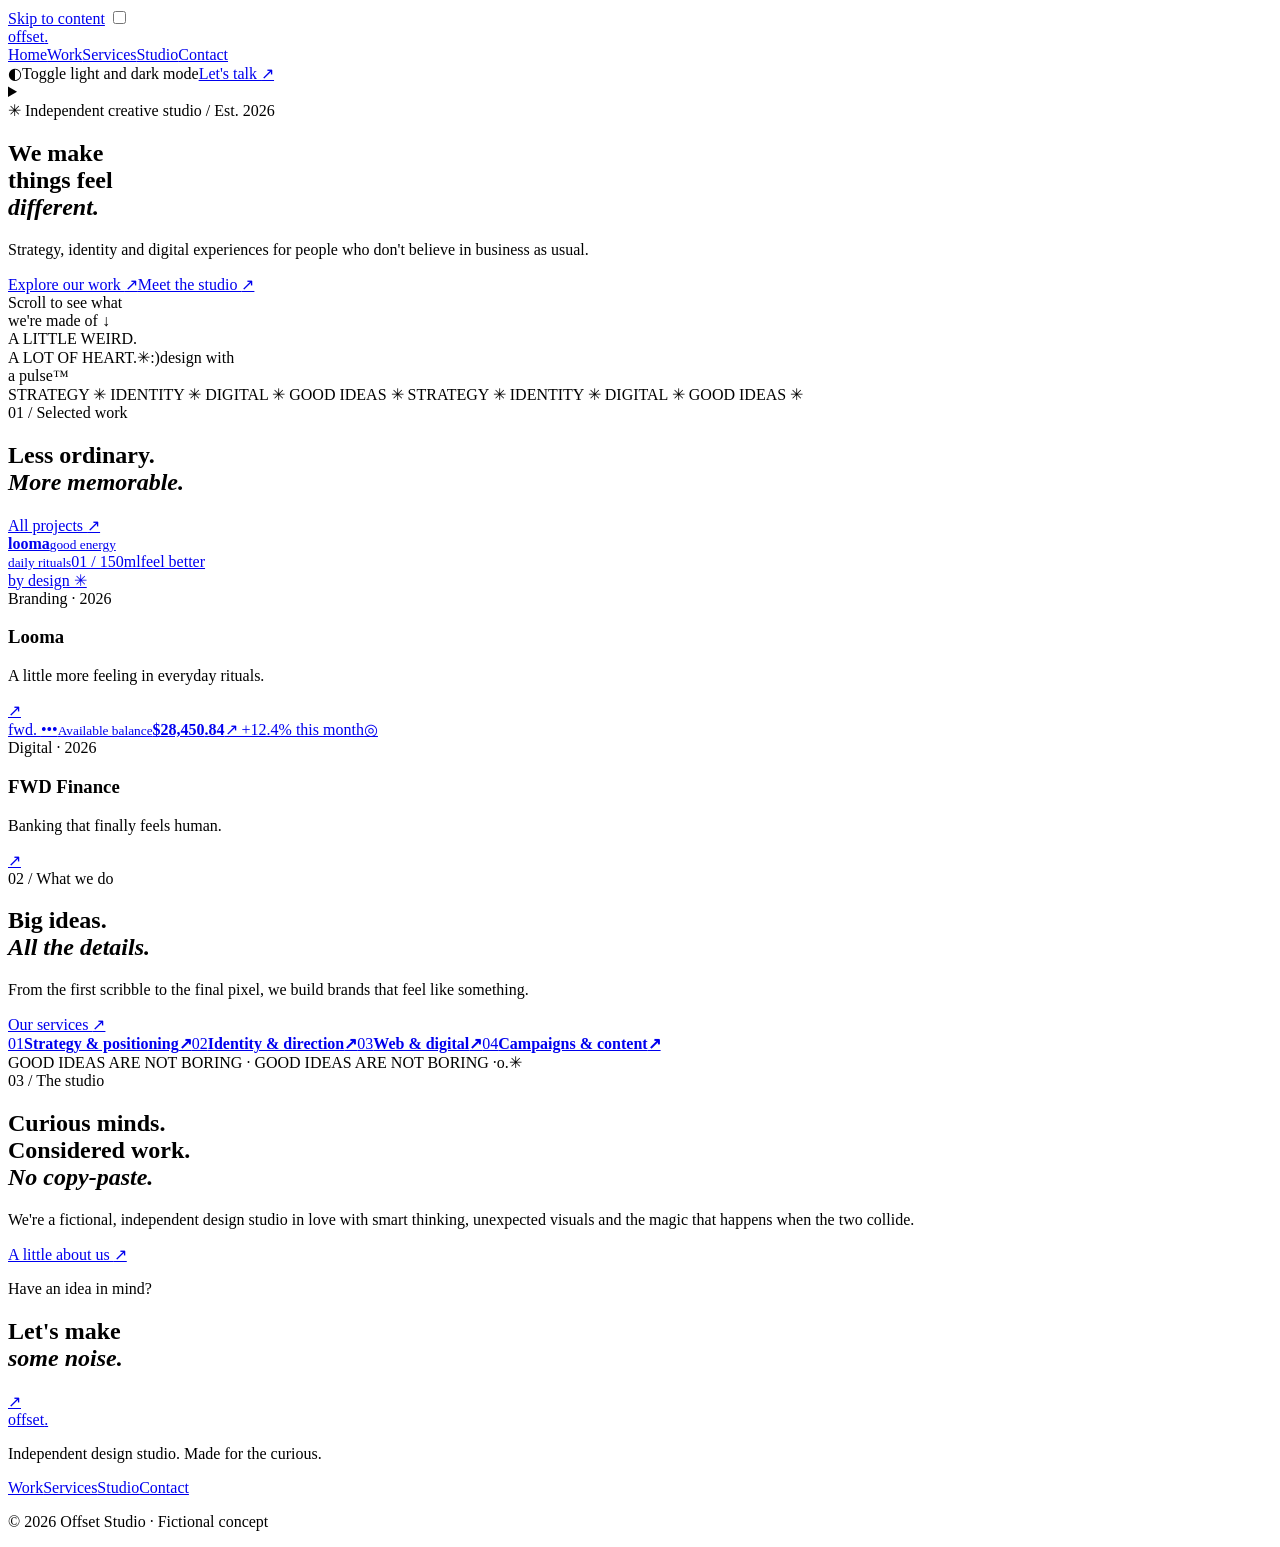
==== index.html @ efbf1580 "Add OFFSET Studio homepage" ====
<!doctype html><html lang="en"><head><meta charset="utf-8"><meta name="viewport" content="width=device-width, initial-scale=1"><meta name="theme-color" content="#f8f7f2"><meta name="description" content="A multi-page HTML and CSS creative studio demo."><title>Design that feels different · Offset Studio</title><link rel="stylesheet" href="style.css"></head><body class="page-home"><a href="#main" class="skip-link">Skip to content</a>
<input type="checkbox" class="visually-hidden" id="color-mode" aria-label="Toggle dark appearance">
<header class="site-header"><div class="container header-inner">
<a class="brand" href="index.html" aria-label="Offset Studio home"><span class="brand-mark" aria-hidden="true"><i></i><i></i><i></i><i></i></span>offset<span class="brand-period">.</span></a>
<nav class="main-nav" aria-label="Primary navigation"><a href="index.html" aria-current="page">Home</a><a href="work.html">Work</a><a href="services.html">Services</a><a href="studio.html">Studio</a><a href="contact.html">Contact</a></nav>
<div class="header-actions"><label for="color-mode" class="theme-label" title="Toggle appearance"><span class="sun-symbol" aria-hidden="true">◐</span><span class="sr-only">Toggle light and dark mode</span></label><a href="contact.html" class="pill pill-dark header-cta">Let's talk <span aria-hidden="true">↗</span></a>
<details class="mobile-nav"><summary aria-label="Open navigation"><span></span><span></span></summary><nav aria-label="Mobile navigation"><a href="index.html" aria-current="page">Home</a><a href="work.html">Work</a><a href="services.html">Services</a><a href="studio.html">Studio</a><a href="contact.html">Contact</a></nav></details></div></div></header><main id="main"><section class="home-hero"><div class="container hero-grid"><div class="hero-copy"><span class="eyebrow"><span class="tiny-spark">✳</span> Independent creative studio / Est. 2026</span><h1>We make<br>things feel<br><em>different<span class="hero-dot">.</span></em></h1><p>Strategy, identity and digital experiences for people who don't believe in business as usual.</p><div class="hero-actions"><a class="pill pill-dark" href="work.html">Explore our work <span>↗</span></a><a class="text-link" href="studio.html">Meet the studio <span>↗</span></a></div><div class="hero-side-note">Scroll to see what<br>we're made of <span>↓</span></div></div><div class="hero-art" aria-label="Abstract graphic design artwork"><span class="hero-art-note">A LITTLE WEIRD.<br>A LOT OF HEART.</span><span class="hero-sun"></span><span class="hero-disc"></span><span class="hero-star">✳</span><span class="hero-smiley">:)</span><span class="hero-art-label">design with<br>a pulse™</span></div></div></section>
<div class="ticker" aria-label="Strategy, identity, digital, imagination"><div class="ticker-track" aria-hidden="true">STRATEGY <span>✳</span> IDENTITY <span>✳</span> DIGITAL <span>✳</span> GOOD IDEAS <span>✳</span> STRATEGY <span>✳</span> IDENTITY <span>✳</span> DIGITAL <span>✳</span> GOOD IDEAS <span>✳</span></div></div>
<section class="section section-work" id="selected-work"><div class="container"><div class="section-heading"><div><span class="eyebrow">01 / Selected work</span><h2>Less ordinary.<br><em>More memorable.</em></h2></div><a href="work.html" class="text-link">All projects <span>↗</span></a></div><div class="works-grid"><article class="work-card" data-kind="brand" id="work-looma"><a class="work-art-link" href="project-looma.html" aria-label="Explore Looma project"><div class="art art-looma" aria-label="Illustrated lavender cosmetic packaging"><span class="art-grid"></span><span class="looma-disc"></span><span class="looma-bottle"><b>looma</b><small>good energy<br>daily rituals</small><span>01 / 150ml</span></span><span class="art-floatnote">feel better<br>by design ✳</span></div></a><div class="work-meta"><div><span class="work-tag">Branding · 2026</span><h3>Looma</h3><p>A little more feeling in everyday rituals.</p></div><a class="round-arrow" href="project-looma.html" aria-label="View Looma project">↗</a></div></article><article class="work-card" data-kind="digital" id="work-fwd"><a class="work-art-link" href="project-fwd.html" aria-label="Explore FWD Finance project"><div class="art art-fwd" aria-label="Abstract blue financial app mockup"><span class="fwd-orbit"></span><span class="fwd-phone"><span class="phone-top">fwd. <span>•••</span></span><small>Available balance</small><b>$28,450<span>.84</span></b><span class="fwd-chart"><i style="--h:42%"></i><i style="--h:66%"></i><i style="--h:53%"></i><i style="--h:87%"></i><i style="--h:68%"></i><i style="--h:100%"></i><i style="--h:76%"></i></span><span class="fwd-pill">↗ +12.4% this month</span></span><span class="fwd-bubble">◎</span></div></a><div class="work-meta"><div><span class="work-tag">Digital · 2026</span><h3>FWD Finance</h3><p>Banking that finally feels human.</p></div><a class="round-arrow" href="project-fwd.html" aria-label="View FWD Finance project">↗</a></div></article></div></div></section>
<section class="section services-preview"><div class="container services-grid"><div><span class="eyebrow">02 / What we do</span><h2>Big ideas.<br><em>All the details.</em></h2><p>From the first scribble to the final pixel, we build brands that feel like something.</p><a class="pill pill-light" href="services.html">Our services <span>↗</span></a></div><div class="services-list"><a href="services.html#strategy"><span>01</span><strong>Strategy & positioning</strong><b>↗</b></a><a href="services.html#identity"><span>02</span><strong>Identity & direction</strong><b>↗</b></a><a href="services.html#digital"><span>03</span><strong>Web & digital</strong><b>↗</b></a><a href="services.html#campaigns"><span>04</span><strong>Campaigns & content</strong><b>↗</b></a></div></div></section>
<section class="section about-teaser"><div class="container about-teaser-grid"><div class="about-graphic"><span class="about-text-circle">GOOD IDEAS ARE NOT BORING · GOOD IDEAS ARE NOT BORING ·</span><span class="about-core">o<span>.</span></span><span class="about-doodle">✳</span></div><div><span class="eyebrow">03 / The studio</span><h2>Curious minds.<br>Considered work.<br><em>No copy-paste.</em></h2><p>We're a fictional, independent design studio in love with smart thinking, unexpected visuals and the magic that happens when the two collide.</p><a href="studio.html" class="text-link">A little about us <span>↗</span></a></div></div></section></main><footer class="site-footer" id="footer"><div class="container"><div class="footer-top"><div><p class="eyebrow eyebrow-light">Have an idea in mind?</p><h2>Let's make<br><em>some noise.</em></h2></div><a href="contact.html" class="footer-orb" aria-label="Contact our studio">↗</a></div><div class="footer-bottom"><a href="index.html" class="footer-logo">offset<span>.</span></a><p>Independent design studio. Made for the curious.</p><nav aria-label="Footer navigation"><a href="work.html">Work</a><a href="services.html">Services</a><a href="studio.html">Studio</a><a href="contact.html">Contact</a></nav><p>© 2026 Offset Studio · Fictional concept</p></div></div></footer></body></html>
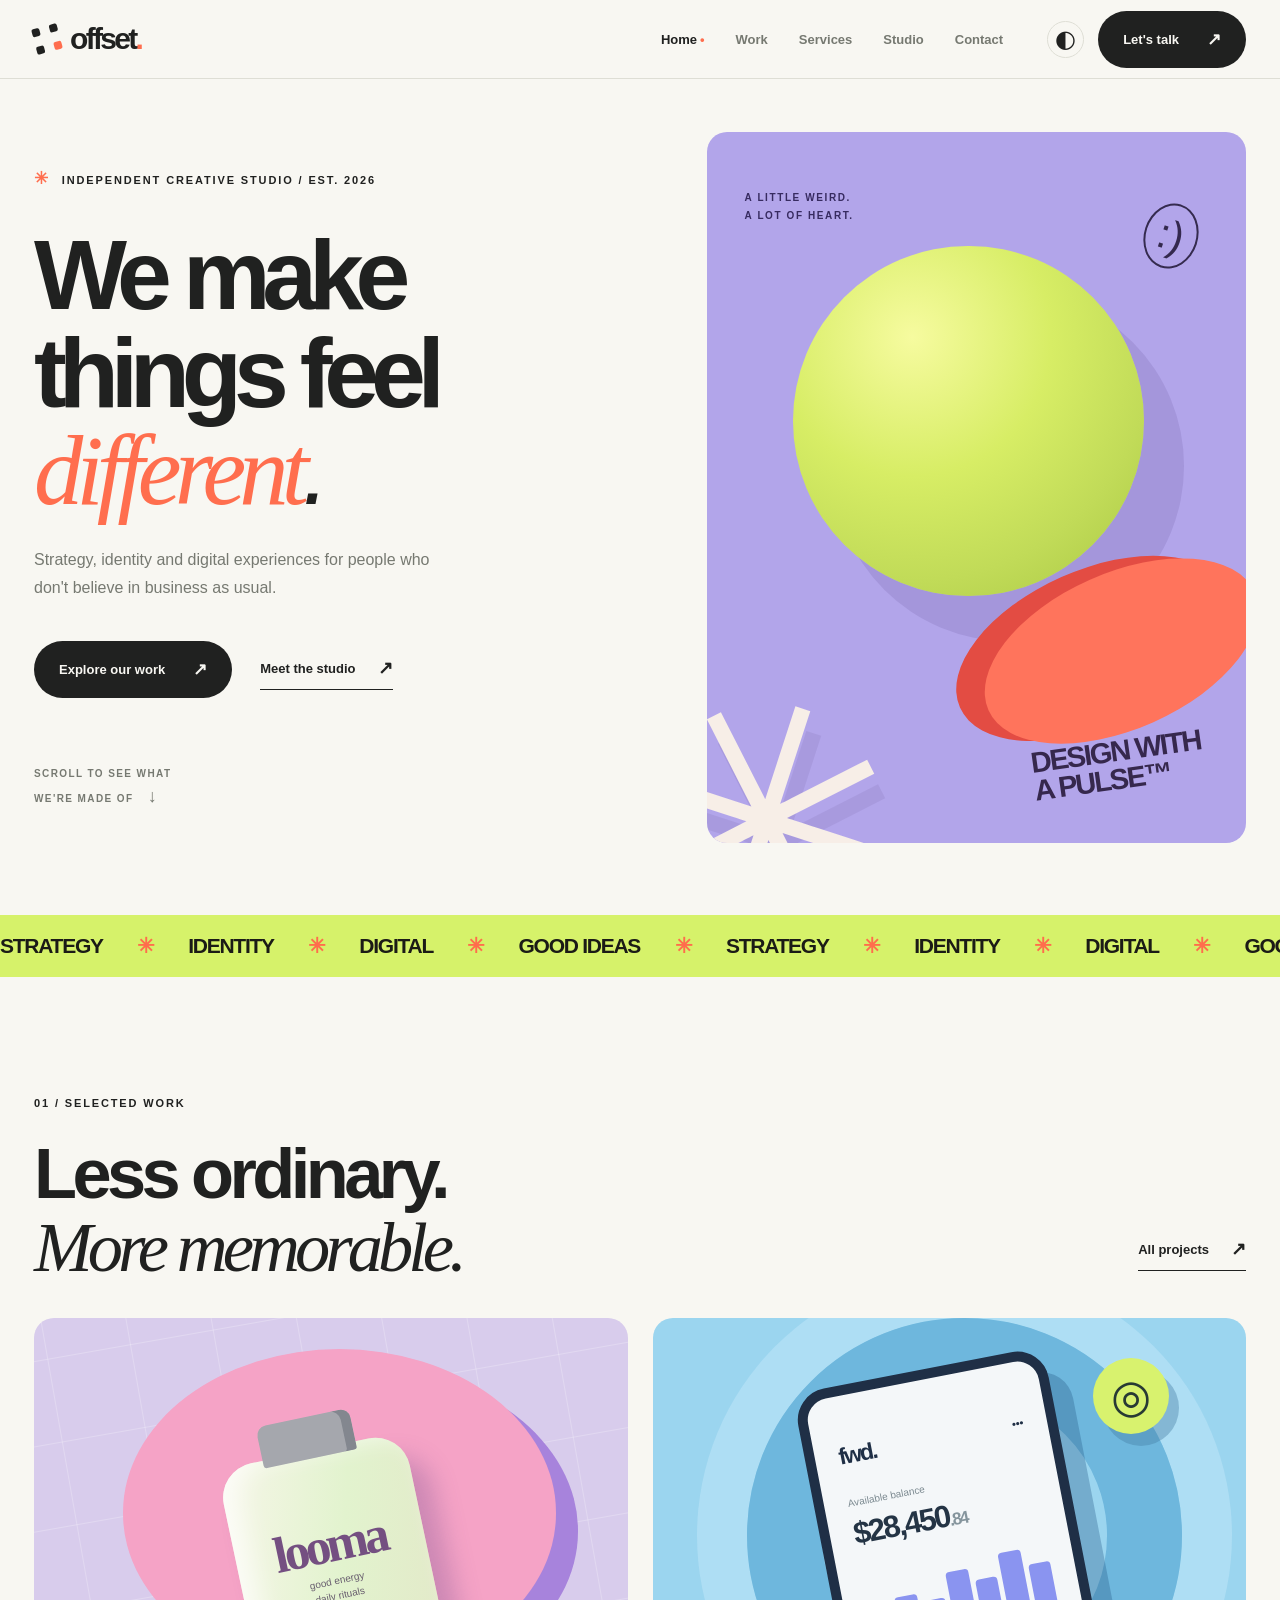
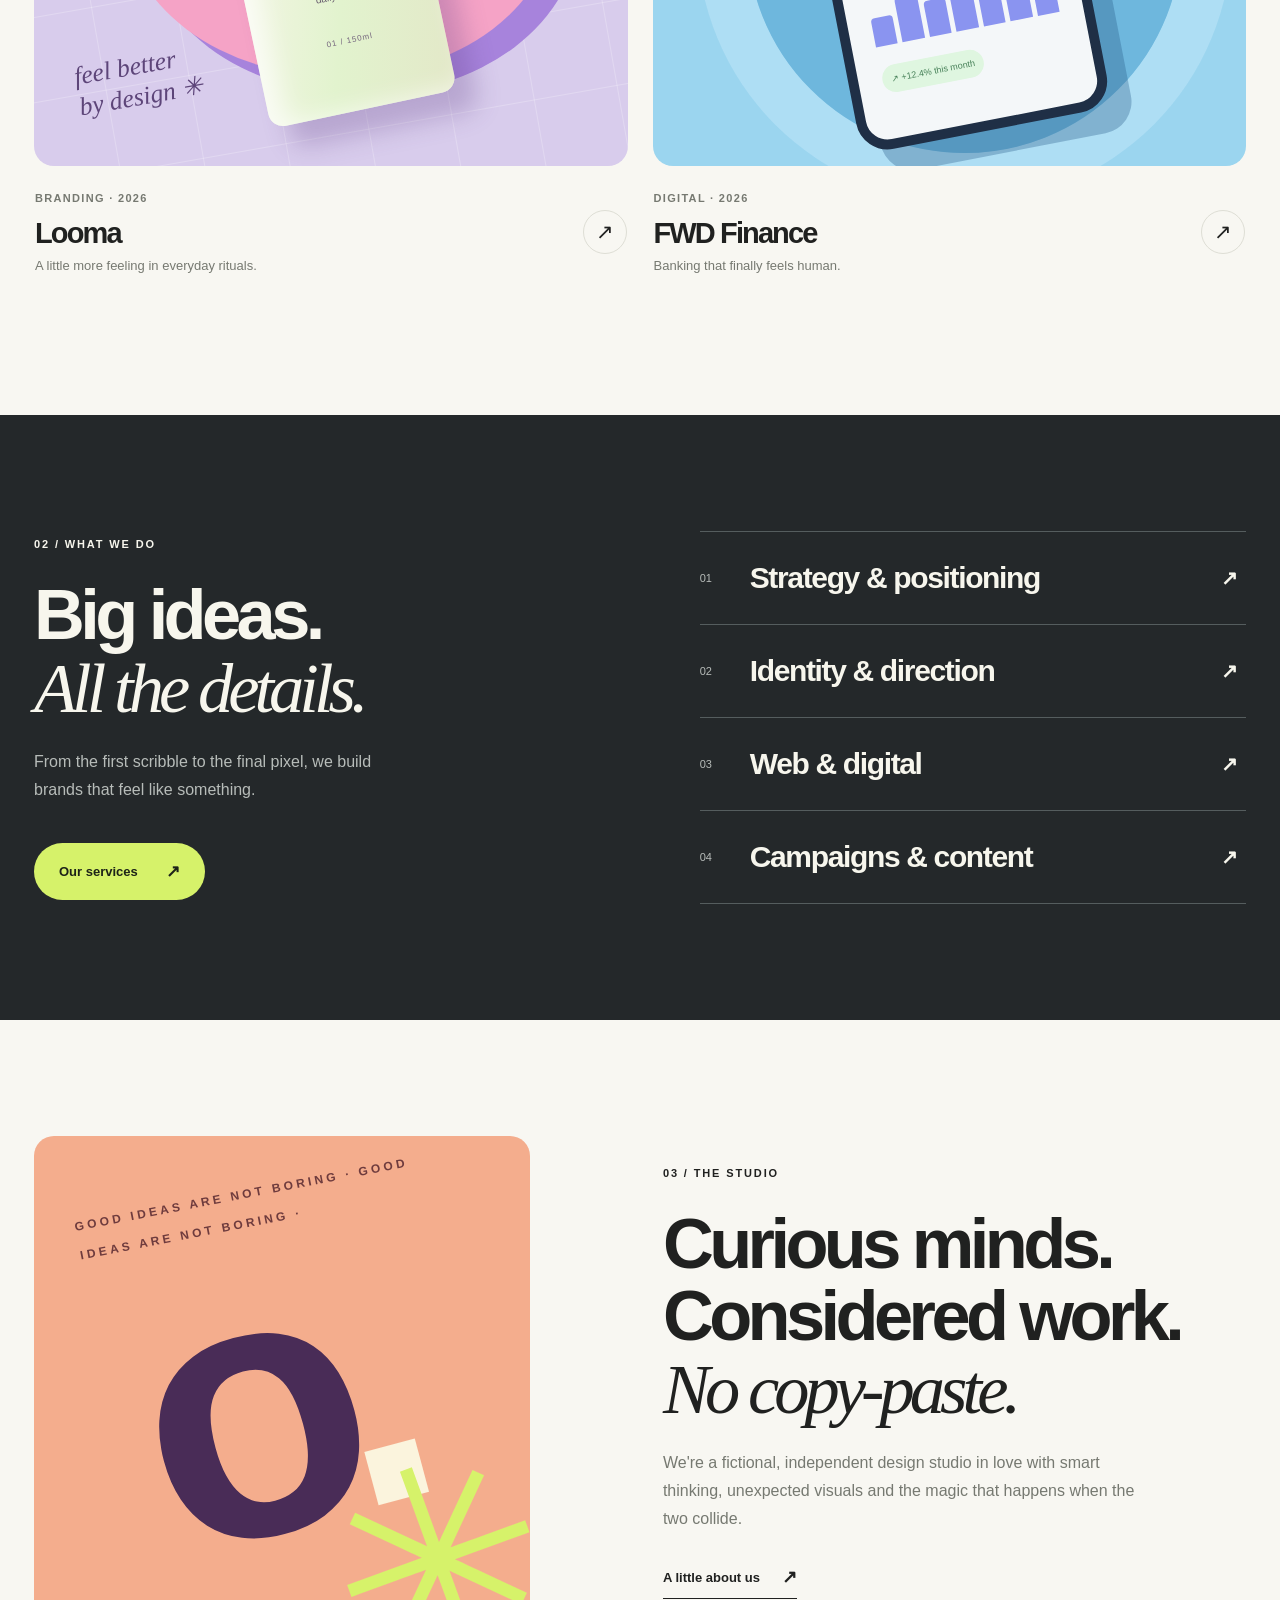
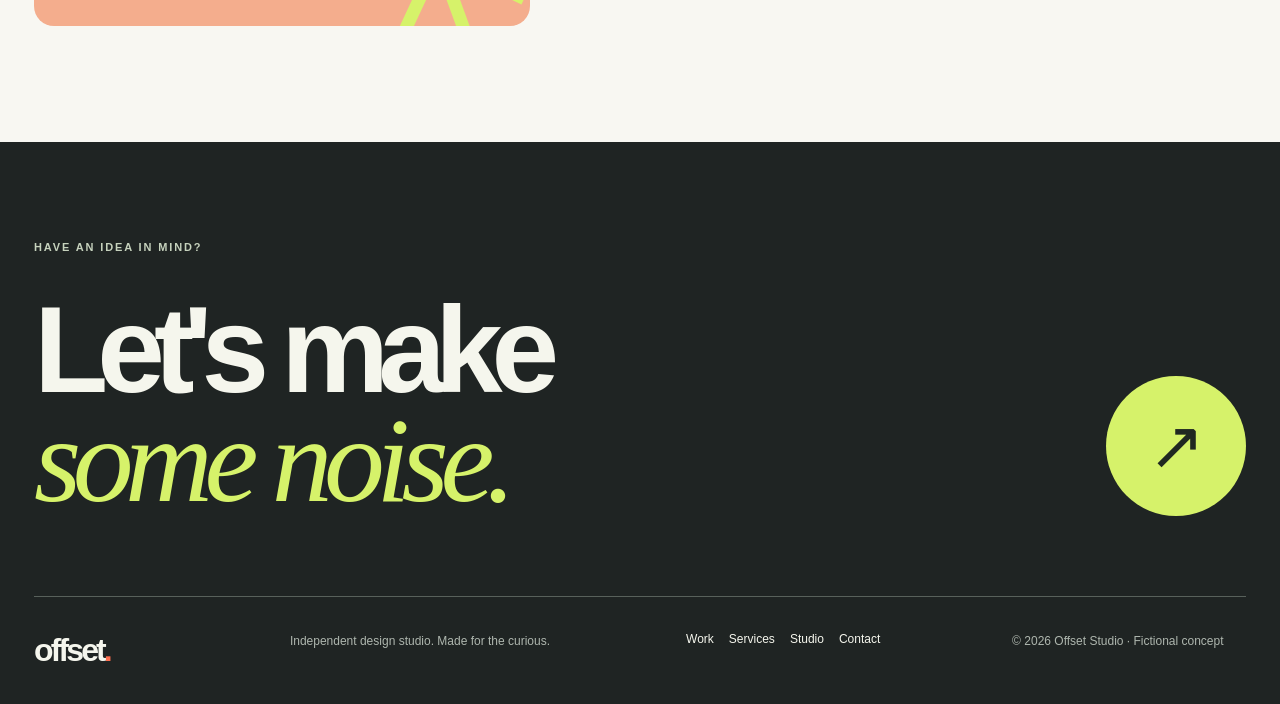
==== commit 4c437b91: "Tidy page markup and refine site wording" ====
--- a/index.html
+++ b/index.html
@@ -1,11 +1,111 @@
-<!doctype html><html lang="en"><head><meta charset="utf-8"><meta name="viewport" content="width=device-width, initial-scale=1"><meta name="theme-color" content="#f8f7f2"><meta name="description" content="A multi-page HTML and CSS creative studio demo."><title>Design that feels different · Offset Studio</title><link rel="stylesheet" href="style.css"></head><body class="page-home"><a href="#main" class="skip-link">Skip to content</a>
+<!doctype html>
+<html lang="en">
+<head>
+<meta charset="utf-8">
+<meta name="viewport" content="width=device-width, initial-scale=1">
+<meta name="theme-color" content="#f8f7f2">
+<meta name="description" content="A small creative portfolio exploring design, digital work and playful color combinations.">
+<title>Design that feels different · Offset Studio</title>
+<link rel="stylesheet" href="style.css"></head>
+<body class="page-home"><a href="#main" class="skip-link">Skip to content</a>
 <input type="checkbox" class="visually-hidden" id="color-mode" aria-label="Toggle dark appearance">
-<header class="site-header"><div class="container header-inner">
+<header class="site-header">
+<div class="container header-inner">
 <a class="brand" href="index.html" aria-label="Offset Studio home"><span class="brand-mark" aria-hidden="true"><i></i><i></i><i></i><i></i></span>offset<span class="brand-period">.</span></a>
 <nav class="main-nav" aria-label="Primary navigation"><a href="index.html" aria-current="page">Home</a><a href="work.html">Work</a><a href="services.html">Services</a><a href="studio.html">Studio</a><a href="contact.html">Contact</a></nav>
+
 <div class="header-actions"><label for="color-mode" class="theme-label" title="Toggle appearance"><span class="sun-symbol" aria-hidden="true">◐</span><span class="sr-only">Toggle light and dark mode</span></label><a href="contact.html" class="pill pill-dark header-cta">Let's talk <span aria-hidden="true">↗</span></a>
-<details class="mobile-nav"><summary aria-label="Open navigation"><span></span><span></span></summary><nav aria-label="Mobile navigation"><a href="index.html" aria-current="page">Home</a><a href="work.html">Work</a><a href="services.html">Services</a><a href="studio.html">Studio</a><a href="contact.html">Contact</a></nav></details></div></div></header><main id="main"><section class="home-hero"><div class="container hero-grid"><div class="hero-copy"><span class="eyebrow"><span class="tiny-spark">✳</span> Independent creative studio / Est. 2026</span><h1>We make<br>things feel<br><em>different<span class="hero-dot">.</span></em></h1><p>Strategy, identity and digital experiences for people who don't believe in business as usual.</p><div class="hero-actions"><a class="pill pill-dark" href="work.html">Explore our work <span>↗</span></a><a class="text-link" href="studio.html">Meet the studio <span>↗</span></a></div><div class="hero-side-note">Scroll to see what<br>we're made of <span>↓</span></div></div><div class="hero-art" aria-label="Abstract graphic design artwork"><span class="hero-art-note">A LITTLE WEIRD.<br>A LOT OF HEART.</span><span class="hero-sun"></span><span class="hero-disc"></span><span class="hero-star">✳</span><span class="hero-smiley">:)</span><span class="hero-art-label">design with<br>a pulse™</span></div></div></section>
-<div class="ticker" aria-label="Strategy, identity, digital, imagination"><div class="ticker-track" aria-hidden="true">STRATEGY <span>✳</span> IDENTITY <span>✳</span> DIGITAL <span>✳</span> GOOD IDEAS <span>✳</span> STRATEGY <span>✳</span> IDENTITY <span>✳</span> DIGITAL <span>✳</span> GOOD IDEAS <span>✳</span></div></div>
-<section class="section section-work" id="selected-work"><div class="container"><div class="section-heading"><div><span class="eyebrow">01 / Selected work</span><h2>Less ordinary.<br><em>More memorable.</em></h2></div><a href="work.html" class="text-link">All projects <span>↗</span></a></div><div class="works-grid"><article class="work-card" data-kind="brand" id="work-looma"><a class="work-art-link" href="project-looma.html" aria-label="Explore Looma project"><div class="art art-looma" aria-label="Illustrated lavender cosmetic packaging"><span class="art-grid"></span><span class="looma-disc"></span><span class="looma-bottle"><b>looma</b><small>good energy<br>daily rituals</small><span>01 / 150ml</span></span><span class="art-floatnote">feel better<br>by design ✳</span></div></a><div class="work-meta"><div><span class="work-tag">Branding · 2026</span><h3>Looma</h3><p>A little more feeling in everyday rituals.</p></div><a class="round-arrow" href="project-looma.html" aria-label="View Looma project">↗</a></div></article><article class="work-card" data-kind="digital" id="work-fwd"><a class="work-art-link" href="project-fwd.html" aria-label="Explore FWD Finance project"><div class="art art-fwd" aria-label="Abstract blue financial app mockup"><span class="fwd-orbit"></span><span class="fwd-phone"><span class="phone-top">fwd. <span>•••</span></span><small>Available balance</small><b>$28,450<span>.84</span></b><span class="fwd-chart"><i style="--h:42%"></i><i style="--h:66%"></i><i style="--h:53%"></i><i style="--h:87%"></i><i style="--h:68%"></i><i style="--h:100%"></i><i style="--h:76%"></i></span><span class="fwd-pill">↗ +12.4% this month</span></span><span class="fwd-bubble">◎</span></div></a><div class="work-meta"><div><span class="work-tag">Digital · 2026</span><h3>FWD Finance</h3><p>Banking that finally feels human.</p></div><a class="round-arrow" href="project-fwd.html" aria-label="View FWD Finance project">↗</a></div></article></div></div></section>
-<section class="section services-preview"><div class="container services-grid"><div><span class="eyebrow">02 / What we do</span><h2>Big ideas.<br><em>All the details.</em></h2><p>From the first scribble to the final pixel, we build brands that feel like something.</p><a class="pill pill-light" href="services.html">Our services <span>↗</span></a></div><div class="services-list"><a href="services.html#strategy"><span>01</span><strong>Strategy & positioning</strong><b>↗</b></a><a href="services.html#identity"><span>02</span><strong>Identity & direction</strong><b>↗</b></a><a href="services.html#digital"><span>03</span><strong>Web & digital</strong><b>↗</b></a><a href="services.html#campaigns"><span>04</span><strong>Campaigns & content</strong><b>↗</b></a></div></div></section>
-<section class="section about-teaser"><div class="container about-teaser-grid"><div class="about-graphic"><span class="about-text-circle">GOOD IDEAS ARE NOT BORING · GOOD IDEAS ARE NOT BORING ·</span><span class="about-core">o<span>.</span></span><span class="about-doodle">✳</span></div><div><span class="eyebrow">03 / The studio</span><h2>Curious minds.<br>Considered work.<br><em>No copy-paste.</em></h2><p>We're a fictional, independent design studio in love with smart thinking, unexpected visuals and the magic that happens when the two collide.</p><a href="studio.html" class="text-link">A little about us <span>↗</span></a></div></div></section></main><footer class="site-footer" id="footer"><div class="container"><div class="footer-top"><div><p class="eyebrow eyebrow-light">Have an idea in mind?</p><h2>Let's make<br><em>some noise.</em></h2></div><a href="contact.html" class="footer-orb" aria-label="Contact our studio">↗</a></div><div class="footer-bottom"><a href="index.html" class="footer-logo">offset<span>.</span></a><p>Independent design studio. Made for the curious.</p><nav aria-label="Footer navigation"><a href="work.html">Work</a><a href="services.html">Services</a><a href="studio.html">Studio</a><a href="contact.html">Contact</a></nav><p>© 2026 Offset Studio · Fictional concept</p></div></div></footer></body></html>+<details class="mobile-nav">
+<summary aria-label="Open navigation"><span></span><span></span></summary>
+<nav aria-label="Mobile navigation"><a href="index.html" aria-current="page">Home</a><a href="work.html">Work</a><a href="services.html">Services</a><a href="studio.html">Studio</a><a href="contact.html">Contact</a></nav>
+</details>
+</div>
+</div>
+</header>
+<!-- Main content: selected work, studio notes and a bit of motion -->
+<main id="main">
+<section class="home-hero">
+<div class="container hero-grid">
+<div class="hero-copy"><span class="eyebrow"><span class="tiny-spark">✳</span> Independent creative studio / Est. 2026</span>
+<h1>We make<br>things feel<br><em>different<span class="hero-dot">.</span></em></h1>
+<p>Strategy, identity and digital experiences for people who don't believe in business as usual.</p>
+<div class="hero-actions"><a class="pill pill-dark" href="work.html">Explore our work <span>↗</span></a><a class="text-link" href="studio.html">Meet the studio <span>↗</span></a></div>
+<div class="hero-side-note">Scroll to see what<br>we're made of <span>↓</span></div>
+</div>
+<div class="hero-art" aria-label="Abstract graphic design artwork"><span class="hero-art-note">A LITTLE WEIRD.<br>A LOT OF HEART.</span><span class="hero-sun"></span><span class="hero-disc"></span><span class="hero-star">✳</span><span class="hero-smiley">:)</span><span class="hero-art-label">design with<br>a pulse™</span></div>
+</div>
+</section>
+
+<div class="ticker" aria-label="Strategy, identity, digital, imagination">
+<div class="ticker-track" aria-hidden="true">STRATEGY <span>✳</span> IDENTITY <span>✳</span> DIGITAL <span>✳</span> GOOD IDEAS <span>✳</span> STRATEGY <span>✳</span> IDENTITY <span>✳</span> DIGITAL <span>✳</span> GOOD IDEAS <span>✳</span></div>
+</div>
+
+<section class="section section-work" id="selected-work">
+<div class="container">
+<div class="section-heading">
+<div><span class="eyebrow">01 / Selected work</span>
+<h2>Less ordinary.<br><em>More memorable.</em></h2>
+</div>
+<a href="work.html" class="text-link">All projects <span>↗</span></a></div>
+<div class="works-grid">
+<article class="work-card" data-kind="brand" id="work-looma"><a class="work-art-link" href="project-looma.html" aria-label="Explore Looma project">
+<div class="art art-looma" aria-label="Illustrated lavender cosmetic packaging"><span class="art-grid"></span><span class="looma-disc"></span><span class="looma-bottle"><b>looma</b><small>good energy<br>daily rituals</small><span>01 / 150ml</span></span><span class="art-floatnote">feel better<br>by design ✳</span></div>
+</a>
+<div class="work-meta">
+<div><span class="work-tag">Branding · 2026</span>
+<h3>Looma</h3>
+<p>A little more feeling in everyday rituals.</p>
+</div>
+<a class="round-arrow" href="project-looma.html" aria-label="View Looma project">↗</a></div>
+</article>
+<article class="work-card" data-kind="digital" id="work-fwd"><a class="work-art-link" href="project-fwd.html" aria-label="Explore FWD Finance project">
+<div class="art art-fwd" aria-label="Abstract blue financial app mockup"><span class="fwd-orbit"></span><span class="fwd-phone"><span class="phone-top">fwd. <span>•••</span></span><small>Available balance</small><b>$28,450<span>.84</span></b><span class="fwd-chart"><i style="--h:42%"></i><i style="--h:66%"></i><i style="--h:53%"></i><i style="--h:87%"></i><i style="--h:68%"></i><i style="--h:100%"></i><i style="--h:76%"></i></span><span class="fwd-pill">↗ +12.4% this month</span></span><span class="fwd-bubble">◎</span></div>
+</a>
+<div class="work-meta">
+<div><span class="work-tag">Digital · 2026</span>
+<h3>FWD Finance</h3>
+<p>Banking that finally feels human.</p>
+</div>
+<a class="round-arrow" href="project-fwd.html" aria-label="View FWD Finance project">↗</a></div>
+</article>
+</div>
+</div>
+</section>
+
+<section class="section services-preview">
+<div class="container services-grid">
+<div><span class="eyebrow">02 / What we do</span>
+<h2>Big ideas.<br><em>All the details.</em></h2>
+<p>From the first scribble to the final pixel, we build brands that feel like something.</p>
+<a class="pill pill-light" href="services.html">Our services <span>↗</span></a></div>
+<div class="services-list"><a href="services.html#strategy"><span>01</span><strong>Strategy & positioning</strong><b>↗</b></a><a href="services.html#identity"><span>02</span><strong>Identity & direction</strong><b>↗</b></a><a href="services.html#digital"><span>03</span><strong>Web & digital</strong><b>↗</b></a><a href="services.html#campaigns"><span>04</span><strong>Campaigns & content</strong><b>↗</b></a></div>
+</div>
+</section>
+
+<section class="section about-teaser">
+<div class="container about-teaser-grid">
+<div class="about-graphic"><span class="about-text-circle">GOOD IDEAS ARE NOT BORING · GOOD IDEAS ARE NOT BORING ·</span><span class="about-core">o<span>.</span></span><span class="about-doodle">✳</span></div>
+<div><span class="eyebrow">03 / The studio</span>
+<h2>Curious minds.<br>Considered work.<br><em>No copy-paste.</em></h2>
+<p>We're a fictional, independent design studio in love with smart thinking, unexpected visuals and the magic that happens when the two collide.</p>
+<a href="studio.html" class="text-link">A little about us <span>↗</span></a></div>
+</div>
+</section>
+</main>
+<footer class="site-footer" id="footer">
+<div class="container">
+<div class="footer-top">
+<div>
+<p class="eyebrow eyebrow-light">Have an idea in mind?</p>
+<h2>Let's make<br><em>some noise.</em></h2>
+</div>
+<a href="contact.html" class="footer-orb" aria-label="Contact our studio">↗</a></div>
+<div class="footer-bottom"><a href="index.html" class="footer-logo">offset<span>.</span></a>
+<p>Independent design studio. Made for the curious.</p>
+<nav aria-label="Footer navigation"><a href="work.html">Work</a><a href="services.html">Services</a><a href="studio.html">Studio</a><a href="contact.html">Contact</a></nav>
+<p>© 2026 Offset Studio · Fictional concept</p>
+</div>
+</div>
+</footer>
+</body>
+</html>
--- a/style.css
+++ b/style.css
@@ -0,0 +1,2288 @@
+/* Shared styles for Offset Studio.
+   Layout, color choices and responsive behavior live here. */
+:root{
+  --bg:#f8f7f2;
+  --surface:#fffef9;
+  --ink:#202120;
+  --muted:#767971;
+  --line:#deded5;
+  --lime:#d6f26a;
+  --purple:#b5a6ef;
+  --violet:#aaa0e8;
+  --orange:#ff6e4e;
+  --blue:#9fd6ef;
+  --radius:20px;
+  --serif:Georgia,'Times New Roman',serif;
+  --sans:Arial,Helvetica,sans-serif
+}
+*{
+  box-sizing:border-box
+}
+html{
+  scroll-behavior:smooth;
+  scroll-padding-top:85px
+}
+body{
+  margin:0;
+  background:var(--bg);
+  color:var(--ink);
+  font-family:var(--sans);
+  -webkit-font-smoothing:antialiased
+}
+body:has(#color-mode:checked){
+  --bg:#171b18;
+  --surface:#252a25;
+  --ink:#f7f7ee;
+  --muted:#b7beb3;
+  --line:#454a43
+}
+a{
+  color:inherit;
+  text-decoration:none
+}
+button,input,textarea,select{
+  font:inherit
+}
+button,label,summary{
+  -webkit-tap-highlight-color:transparent
+}
+img{
+  max-width:100%
+}
+h1,h2,h3,p{
+  margin-top:0
+}
+h1,h2,h3{
+  letter-spacing:-.065em
+}
+h1 em,h2 em{
+  font-family:var(--serif);
+  font-weight:400;
+  letter-spacing:-.07em
+}
+::selection{
+  background:var(--lime);
+  color:#161916
+}
+.container{
+  width:min(100% - 68px,1240px);
+  margin:0 auto
+}
+.section{
+  padding:116px 0
+}
+.eyebrow{
+  font-size:11px;
+  text-transform:uppercase;
+  font-weight:800;
+  letter-spacing:.17em;
+  display:inline-block
+}
+.eyebrow-light{
+  color:#c6d2bd
+}
+.section h2{
+  font-size:clamp(44px,5.5vw,80px);
+  line-height:1.03;
+  margin:27px 0 24px
+}
+.section h2 em{
+  white-space:nowrap
+}
+.section p{
+  line-height:1.75;
+  color:var(--muted)
+}
+.skip-link{
+  position:absolute;
+  z-index:200;
+  top:-90px;
+  left:12px;
+  padding:12px;
+  background:var(--lime);
+  color:#111
+}
+.skip-link:focus{
+  top:10px
+}
+.visually-hidden{
+  position:absolute;
+  opacity:0;
+  pointer-events:none;
+  width:1px;
+  height:1px
+}
+.sr-only{
+  position:absolute;
+  width:1px;
+  height:1px;
+  padding:0;
+  margin:-1px;
+  overflow:hidden;
+  clip:rect(0,0,0,0);
+  white-space:nowrap;
+  border:0
+}
+:focus-visible{
+  outline:3px solid #ed8e69!important;
+  outline-offset:4px!important
+}
+/* Header and navigation */
+.site-header{
+  position:sticky;
+  top:0;
+  z-index:40;
+  border-bottom:1px solid var(--line);
+  background:var(--bg);
+  background:color-mix(in srgb,var(--bg),transparent 4%);
+  backdrop-filter:blur(20px)
+}
+.header-inner{
+  height:78px;
+  display:flex;
+  align-items:center;
+  justify-content:space-between;
+  gap:20px
+}
+.brand{
+  font-weight:900;
+  font-size:30px;
+  letter-spacing:-.09em;
+  display:inline-flex;
+  align-items:center;
+  line-height:1
+}
+.brand-period,.footer-logo span{
+  color:var(--orange)
+}
+.brand-mark{
+  height:26px;
+  width:26px;
+  position:relative;
+  display:inline-block;
+  margin-right:10px;
+  transform:rotate(-15deg)
+}
+.brand-mark i{
+  position:absolute;
+  background:var(--ink);
+  width:8px;
+  height:8px;
+  border-radius:2px
+}
+.brand-mark i:nth-child(1){
+  top:0;
+  left:0
+}
+.brand-mark i:nth-child(2){
+  top:0;
+  right:0
+}
+.brand-mark i:nth-child(3){
+  bottom:0;
+  left:0
+}
+.brand-mark i:nth-child(4){
+  bottom:0;
+  right:0;
+  background:var(--orange)
+}
+.main-nav{
+  display:flex;
+  gap:31px;
+  align-items:center;
+  margin-left:auto;
+  margin-right:24px
+}
+.main-nav a{
+  font-size:13px;
+  font-weight:700;
+  color:var(--muted);
+  transition:color .2s
+}
+.main-nav a:hover,.main-nav a[aria-current=page]{
+  color:var(--ink)
+}
+.main-nav a[aria-current=page]::after{
+  content:'•';
+  color:var(--orange);
+  margin-left:3px
+}
+.header-actions{
+  display:flex;
+  align-items:center;
+  gap:14px
+}
+.pill{
+  display:inline-flex;
+  align-items:center;
+  justify-content:center;
+  gap:28px;
+  padding:17px 24px;
+  border:1px solid transparent;
+  border-radius:100px;
+  font-size:13px;
+  font-weight:800;
+  cursor:pointer;
+  transition:transform .2s,background .2s;
+  color:inherit
+}
+.pill span{
+  font-size:17px
+}
+.pill:hover{
+  transform:translateY(-3px)
+}
+.pill-dark{
+  background:var(--ink);
+  color:var(--bg)
+}
+.pill-light{
+  background:var(--lime);
+  color:#1d2318
+}
+.theme-label{
+  width:37px;
+  height:37px;
+  border:1px solid var(--line);
+  border-radius:50%;
+  display:grid;
+  place-items:center;
+  cursor:pointer;
+  font-size:24px;
+  line-height:1;
+  transition:transform .25s
+}
+.theme-label:hover{
+  transform:rotate(45deg)
+}
+body:has(#color-mode:checked) .theme-label{
+  background:var(--lime);
+  color:#1a1a1a
+}
+.mobile-nav{
+  display:none
+}
+.text-link{
+  font-size:13px;
+  font-weight:800;
+  display:inline-flex;
+  gap:22px;
+  align-items:center;
+  border-bottom:1px solid var(--ink);
+  padding:8px 0 10px
+}
+.text-link span{
+  font-size:18px;
+  transition:transform .2s
+}
+.text-link:hover span{
+  transform:translate(3px,-3px)
+}
+/* Homepage hero */
+.home-hero{
+  padding:53px 0 72px
+}
+.hero-grid{
+  min-height:650px;
+  display:grid;
+  grid-template-columns:1.09fr .91fr;
+  gap:27px;
+  align-items:stretch
+}
+.hero-copy{
+  position:relative;
+  display:flex;
+  flex-direction:column;
+  align-items:flex-start;
+  justify-content:center;
+  padding:36px 0 32px
+}
+.tiny-spark{
+  color:var(--orange);
+  font-size:17px;
+  margin-right:7px
+}
+.hero-copy h1{
+  font-size:clamp(67px,7.7vw,119px);
+  line-height:.99;
+  letter-spacing:-.083em;
+  margin:38px 0 26px;
+  font-weight:850
+}
+.hero-copy h1 em{
+  color:var(--orange)
+}
+.hero-dot{
+  font-family:var(--sans);
+  color:var(--ink)
+}
+.hero-copy>p{
+  font-size:16px;
+  max-width:415px;
+  line-height:1.8;
+  color:var(--muted)
+}
+.hero-actions{
+  display:flex;
+  gap:28px;
+  align-items:center;
+  flex-wrap:wrap;
+  margin-top:22px
+}
+.hero-side-note{
+  font-size:10px;
+  line-height:1.6;
+  color:var(--muted);
+  text-transform:uppercase;
+  letter-spacing:.14em;
+  font-weight:800;
+  margin-top:68px
+}
+.hero-side-note span{
+  font-size:18px;
+  margin-left:10px
+}
+.hero-art{
+  background:#b2a5ea;
+  border-radius:var(--radius);
+  position:relative;
+  min-height:600px;
+  isolation:isolate;
+  overflow:hidden
+}
+.hero-sun{
+  position:absolute;
+  left:16%;
+  top:16%;
+  width:65%;
+  aspect-ratio:1;
+  border-radius:50%;
+  background:radial-gradient(circle at 34% 26%,#f6fb9f,#d7ed65 40%,#c1db58 70%,#a8c742 100%);
+  box-shadow:40px 45px 0 #4e397d24;
+  animation:float 7s ease-in-out infinite
+}
+.hero-disc{
+  position:absolute;
+  width:54%;
+  height:22%;
+  background:#ff745c;
+  border-radius:50%;
+  bottom:16%;
+  right:-4%;
+  transform:rotate(-24deg);
+  box-shadow:-25px -14px 0 #e34c43
+}
+.hero-star{
+  position:absolute;
+  font-size:clamp(180px,25vw,400px);
+  color:#f7eee7;
+  left:-14%;
+  bottom:-20%;
+  font-weight:500;
+  line-height:1;
+  transform:rotate(18deg);
+  text-shadow:18px 20px 0 #715fa028
+}
+.hero-smiley{
+  position:absolute;
+  right:9%;
+  top:10%;
+  font-size:42px;
+  transform:rotate(18deg);
+  border:2px solid #352b4f;
+  border-radius:50%;
+  padding:7px 12px;
+  color:#34294e
+}
+.hero-art-label{
+  position:absolute;
+  right:8%;
+  bottom:7%;
+  text-transform:uppercase;
+  color:#36284d;
+  font-weight:900;
+  font-size:29px;
+  line-height:.96;
+  letter-spacing:-.07em;
+  transform:rotate(-8deg)
+}
+.hero-art-note{
+  position:absolute;
+  top:8%;
+  left:7%;
+  font-size:10px;
+  line-height:1.8;
+  letter-spacing:.16em;
+  font-weight:800;
+  color:#372b60
+}
+.ticker{
+  height:62px;
+  display:flex;
+  align-items:center;
+  overflow:hidden;
+  background:var(--lime);
+  color:#1b1b16
+}
+.ticker-track{
+  white-space:nowrap;
+  min-width:max-content;
+  font-size:21px;
+  font-weight:900;
+  letter-spacing:-.06em;
+  animation:marquee 29s linear infinite
+}
+.ticker-track span{
+  font-size:21px;
+  color:#ff6d4c;
+  margin:0 30px
+}
+@keyframes marquee{
+  to{
+    transform:translateX(-50%)
+  }
+}
+@keyframes float{
+  50%{
+    transform:translateY(-18px) rotate(7deg)
+  }
+}
+/* Section headings and project cards */
+.section-heading{
+  display:flex;
+  align-items:end;
+  justify-content:space-between;
+  gap:25px;
+  margin-bottom:35px
+}
+.section-heading h2{
+  margin-bottom:0
+}
+.section-heading .text-link{
+  margin-bottom:12px
+}
+.works-grid{
+  display:grid;
+  grid-template-columns:repeat(2,minmax(0,1fr));
+  gap:42px 25px
+}
+.work-card{
+  min-width:0
+}
+.work-art-link{
+  display:block;
+  border-radius:var(--radius);
+  overflow:hidden
+}
+.work-art-link .art{
+  transition:transform .65s cubic-bezier(.2,.8,.2,1)
+}
+.work-art-link:hover .art{
+  transform:scale(1.025)
+}
+.art{
+  height:clamp(320px,35vw,480px);
+  width:100%;
+  position:relative;
+  overflow:hidden;
+  isolation:isolate;
+  color:#202020
+}
+.art span{
+  position:absolute
+}
+.work-meta{
+  padding:22px 1px;
+  display:flex;
+  align-items:center;
+  justify-content:space-between;
+  gap:12px
+}
+.work-tag{
+  font-size:11px;
+  text-transform:uppercase;
+  letter-spacing:.12em;
+  color:var(--muted);
+  font-weight:700
+}
+.work-meta h3{
+  font-size:29px;
+  margin:12px 0 6px;
+  line-height:1.1
+}
+.work-meta p{
+  font-size:13px;
+  color:var(--muted);
+  margin:0;
+  line-height:1.6
+}
+.round-arrow{
+  width:44px;
+  height:44px;
+  border-radius:50%;
+  border:1px solid var(--line);
+  display:grid;
+  place-items:center;
+  font-size:21px;
+  flex-shrink:0;
+  transition:background .2s,transform .2s
+}
+.round-arrow:hover{
+  background:var(--lime);
+  color:#111;
+  transform:rotate(45deg)
+}
+/* Project visuals: CSS shapes, type and colour */
+.art-looma{
+  background:#d8ccec
+}
+.art-grid{
+  inset:0;
+  background-image:linear-gradient(#ffffff3c 1px,transparent 1px),linear-gradient(90deg,#ffffff3c 1px,transparent 1px);
+  background-size:60px 60px;
+  transform:rotate(-10deg) scale(1.4)
+}
+.looma-disc{
+  width:73%;
+  height:73%;
+  border-radius:50%;
+  left:15%;
+  top:7%;
+  background:#f5a3c6;
+  box-shadow:22px 18px 0 #a783dc
+}
+.looma-bottle{
+  width:32%;
+  height:59%;
+  left:35%;
+  bottom:12%;
+  background:linear-gradient(105deg,#f7f6e9,#e2f3ce 52%,#e3e8c8);
+  border-radius:35px 35px 15px 15px;
+  box-shadow:18px 24px 25px #61438546,inset 15px 0 26px #ffffffb3;
+  transform:rotate(-12deg);
+  display:flex;
+  flex-direction:column;
+  align-items:center;
+  justify-content:center
+}
+.looma-bottle:before{
+  content:'';
+  position:absolute;
+  top:-13%;
+  left:25%;
+  width:50%;
+  height:16%;
+  border-radius:10px 10px 3px 3px;
+  background:#a5a7ad;
+  box-shadow:inset -10px 0 0 #83878f
+}
+.looma-bottle b{
+  font-family:var(--serif);
+  font-size:clamp(23px,4vw,51px);
+  letter-spacing:-.08em;
+  color:#744f81
+}
+.looma-bottle small{
+  font-size:10px;
+  line-height:1.5;
+  text-align:center;
+  color:#695f6f
+}
+.looma-bottle>span{
+  position:static;
+  margin-top:34px;
+  font-size:8px;
+  color:#74657d;
+  letter-spacing:.12em
+}
+.art-floatnote{
+  left:7%;
+  bottom:12%;
+  color:#5d4579;
+  font-family:var(--serif);
+  font-size:clamp(16px,2vw,28px);
+  font-style:italic;
+  transform:rotate(-10deg)
+}
+.art-fwd{
+  background:#9bd5ef
+}
+.fwd-orbit{
+  height:97%;
+  aspect-ratio:1;
+  border-radius:50%;
+  border:75px solid #6eb7dd;
+  left:16%;
+  top:0;
+  box-shadow:0 0 0 50px #c9e9fa6b
+}
+.fwd-phone{
+  width:43%;
+  height:82%;
+  background:#f4f7f9;
+  border:10px solid #1f2f46;
+  border-radius:32px;
+  left:29%;
+  top:11%;
+  box-shadow:20px 25px 0 #26598754;
+  transform:rotate(-11deg);
+  padding:8% 4%
+}
+.fwd-phone .phone-top{
+  position:static;
+  display:flex;
+  align-items:center;
+  justify-content:space-between;
+  font-weight:900;
+  font-size:23px;
+  letter-spacing:-.09em;
+  color:#1f2f46;
+  margin-bottom:28px
+}
+.fwd-phone .phone-top span{
+  position:static;
+  font-size:11px;
+  letter-spacing:0
+}
+.fwd-phone>small{
+  display:block;
+  color:#7b8990;
+  font-size:10px
+}
+.fwd-phone>b{
+  display:block;
+  font-size:clamp(16px,2.5vw,31px);
+  margin:8px 0 28px;
+  letter-spacing:-.07em;
+  color:#243445
+}
+.fwd-phone>b span{
+  position:static;
+  font-size:.56em;
+  color:#85959d
+}
+.fwd-chart{
+  height:27%;
+  display:flex;
+  align-items:end;
+  gap:5px;
+  position:static!important
+}
+.fwd-chart i{
+  flex:1;
+  background:#8a94f0;
+  height:var(--h);
+  border-radius:4px 4px 0 0
+}
+.fwd-pill{
+  position:static!important;
+  display:inline-block;
+  margin-top:20px;
+  background:#dff6e0;
+  padding:9px;
+  border-radius:50px;
+  font-size:9px;
+  color:#478158
+}
+.fwd-bubble{
+  top:9%;
+  right:13%;
+  background:#d8f26e;
+  border-radius:50%;
+  width:76px;
+  height:76px;
+  display:grid;
+  place-items:center;
+  font-size:46px;
+  color:#283a34;
+  box-shadow:10px 12px 0 #437ba164
+}
+.art-goodday{
+  background:#e9d366
+}
+.gd-rays{
+  inset:-50%;
+  background:repeating-conic-gradient(from 0deg at 50% 50%,#f7e782 0deg 18deg,#e9d366 18deg 36deg);
+  animation:spin 65s linear infinite
+}
+.gd-big{
+  top:8%;
+  left:10%;
+  font-size:clamp(62px,8vw,118px);
+  line-height:.8;
+  font-weight:1000;
+  letter-spacing:-.11em;
+  color:#9f3b29;
+  transform:rotate(-5deg);
+  text-shadow:5px 5px 0 #fbf2af
+}
+.gd-cup{
+  width:30%;
+  height:34%;
+  right:22%;
+  bottom:11%;
+  background:#f8f1d7;
+  border-radius:5px 5px 42% 42%;
+  transform:rotate(-11deg);
+  box-shadow:16px 16px 0 #ad725250,inset 0 -20px 0 #d5ab78
+}
+.gd-cup:before{
+  content:'';
+  position:absolute;
+  right:-36%;
+  top:12%;
+  width:42%;
+  height:48%;
+  border:19px solid #f8f1d7;
+  border-radius:50%
+}
+.gd-cup i{
+  position:absolute;
+  width:55%;
+  height:55%;
+  background:#d16439;
+  left:23%;
+  top:18%;
+  border-radius:50%
+}
+.gd-side{
+  left:8%;
+  bottom:9%;
+  font-size:11px;
+  line-height:1.5;
+  font-weight:900;
+  letter-spacing:.1em;
+  color:#9f3b29
+}
+@keyframes spin{
+  to{
+    transform:rotate(360deg)
+  }
+}
+.art-sol{
+  background:#f3b8a2
+}
+.sol-sun{
+  width:61%;
+  aspect-ratio:1;
+  border-radius:50%;
+  top:4%;
+  left:18%;
+  background:#e96543;
+  box-shadow:0 0 0 24px #f9dfab
+}
+.sol-arch{
+  height:63%;
+  width:52%;
+  bottom:-8%;
+  left:24%;
+  border-radius:45% 45% 0 0;
+  background:#8c3841;
+  box-shadow:25px -1px 0 #eba07b
+}
+.sol-word{
+  font-family:var(--serif);
+  font-weight:800;
+  font-size:clamp(116px,18vw,280px);
+  line-height:1;
+  left:7%;
+  bottom:16%;
+  letter-spacing:-.14em;
+  color:#ffebd8;
+  transform:rotate(-7deg);
+  text-shadow:8px 10px 0 #72243a3b
+}
+.sol-text{
+  right:5%;
+  top:6%;
+  font-size:10px;
+  line-height:1.5;
+  color:#6b3434;
+  font-weight:900;
+  letter-spacing:.16em
+}
+.art-arcadia{
+  background:#3b44ca;
+  color:#f6f4da
+}
+.arc-asterisk{
+  font-size:clamp(210px,28vw,430px);
+  top:-27%;
+  right:-4%;
+  line-height:1;
+  color:#fc5f44;
+  transform:rotate(22deg)
+}
+.arc-type{
+  font-weight:1000;
+  font-size:clamp(94px,13vw,185px);
+  line-height:.8;
+  letter-spacing:-.115em;
+  left:9%;
+  bottom:18%;
+  transform:rotate(-9deg);
+  text-shadow:10px 10px 0 #fa5f4c
+}
+.arc-meta{
+  left:9%;
+  top:7%;
+  font-size:11px;
+  line-height:1.5;
+  letter-spacing:.1em;
+  font-weight:bold
+}
+.arc-circle{
+  border:3px solid #f5eada;
+  width:120px;
+  aspect-ratio:1;
+  right:7%;
+  bottom:6%;
+  border-radius:50%
+}
+.art-port{
+  background:#f0a9bc
+}
+.port-circle{
+  height:85%;
+  aspect-ratio:1;
+  border:50px solid #e95887;
+  top:5%;
+  right:-12%;
+  border-radius:50%;
+  transform:rotate(-30deg);
+  box-shadow:0 0 0 24px #fbd3d3
+}
+.port-square{
+  width:28%;
+  height:75%;
+  background:#f7e8dc;
+  left:12%;
+  top:15%;
+  border-radius:15px;
+  transform:rotate(15deg);
+  box-shadow:17px 21px 0 #9e416e44
+}
+.port-type{
+  font-size:clamp(95px,13vw,190px);
+  font-weight:1000;
+  line-height:1;
+  letter-spacing:-.14em;
+  left:13%;
+  bottom:20%;
+  color:#552e4e;
+  transform:rotate(-6deg)
+}
+.port-type span{
+  font-size:.21em;
+  position:static;
+  vertical-align:top
+}
+.port-text{
+  right:5%;
+  top:8%;
+  font-family:var(--serif);
+  font-size:clamp(17px,2.5vw,31px);
+  font-style:italic;
+  color:#5a264d
+}
+/* services / home */
+.services-preview{
+  background:#24282a;
+  color:#f7f6ed
+}
+.services-preview .services-grid{
+  display:grid;
+  grid-template-columns:1fr 1.05fr;
+  gap:12%;
+  align-items:center
+}
+.services-preview p{
+  color:#b7bcb9;
+  max-width:360px
+}
+.services-preview .pill{
+  margin-top:23px
+}
+.services-list a{
+  display:grid;
+  grid-template-columns:40px 1fr 25px;
+  align-items:center;
+  gap:10px;
+  padding:29px 0;
+  border-bottom:1px solid #555d5e;
+  transition:padding .25s,color .25s
+}
+.services-list a:first-child{
+  border-top:1px solid #555d5e
+}
+.services-list a:hover{
+  padding-left:12px;
+  color:var(--lime)
+}
+.services-list a span{
+  font-size:11px;
+  color:#b7bcb9
+}
+.services-list a strong{
+  font-size:clamp(19px,2.4vw,30px);
+  letter-spacing:-.045em;
+  font-weight:700
+}
+.services-list a b{
+  font-size:20px
+}
+.about-teaser-grid{
+  display:grid;
+  grid-template-columns:.85fr 1fr;
+  gap:11%;
+  align-items:center
+}
+.about-teaser-grid>div:last-child p{
+  max-width:480px;
+  margin-bottom:25px
+}
+.about-graphic{
+  background:#f4ad8d;
+  min-height:490px;
+  border-radius:var(--radius);
+  position:relative;
+  overflow:hidden
+}
+.about-text-circle{
+  position:absolute;
+  left:8%;
+  top:8%;
+  font-size:12px;
+  letter-spacing:.28em;
+  line-height:2.4;
+  max-width:80%;
+  font-weight:800;
+  color:#6e3b3d;
+  transform:rotate(-11deg)
+}
+.about-core{
+  position:absolute;
+  left:21%;
+  top:17%;
+  font-size:370px;
+  line-height:1;
+  color:#492c57;
+  font-weight:900;
+  letter-spacing:-.11em;
+  transform:rotate(-15deg)
+}
+.about-core span{
+  color:#fbf4dd
+}
+.about-doodle{
+  position:absolute;
+  right:-4%;
+  bottom:-18%;
+  font-size:260px;
+  color:#d6f26a;
+  transform:rotate(-20deg)
+}
+/* page titles */
+.page-intro{
+  padding:110px 0 84px;
+  overflow:hidden
+}
+.page-intro h1{
+  font-size:clamp(75px,10vw,152px);
+  line-height:.96;
+  margin:38px 0 35px
+}
+.page-intro p{
+  font-size:18px;
+  color:var(--muted);
+  line-height:1.7;
+  max-width:560px
+}
+.intro-work{
+  background:#dbd6f0;
+  color:#22212a
+}
+.intro-work p{
+  color:#565069
+}
+.intro-work h1 em{
+  color:#7658a8
+}
+.intro-services{
+  background:#d4ebaf;
+  color:#1f3023
+}
+.intro-services p{
+  color:#59734a
+}
+.intro-services h1 em{
+  color:#4d7850
+}
+.intro-studio{
+  background:#ffd3c2;
+  color:#452d30
+}
+.intro-studio p{
+  color:#79605c
+}
+.intro-studio h1 em{
+  color:#c45c4a
+}
+.intro-contact{
+  background:#b1dcef;
+  color:#1d3548
+}
+.intro-contact p{
+  color:#4e6779
+}
+.intro-contact h1 em{
+  color:#2e799a
+}
+/* Portfolio filtering through radio controls */
+.work-listing{
+  padding-top:52px
+}
+.filter-layout>input,.journey-widget>input,.gallery-widget>input{
+  position:absolute;
+  opacity:0;
+  width:1px;
+  height:1px;
+  pointer-events:none
+}
+.filter-controls{
+  display:flex;
+  gap:9px;
+  flex-wrap:wrap;
+  margin-bottom:34px
+}
+.filter-controls label{
+  border:1px solid var(--line);
+  padding:13px 21px;
+  border-radius:50px;
+  font-size:13px;
+  font-weight:800;
+  cursor:pointer;
+  transition:background .2s
+}
+.filter-controls label span{
+  font-size:10px;
+  color:var(--muted);
+  margin-left:6px
+}
+.filter-layout:has(#filter-all:checked) label[for=filter-all],.filter-layout:has(#filter-brand:checked) label[for=filter-brand],.filter-layout:has(#filter-digital:checked) label[for=filter-digital],.filter-layout:has(#filter-campaign:checked) label[for=filter-campaign]{
+  background:var(--ink);
+  color:var(--bg)
+}
+.filter-layout:has(#filter-brand:checked) .work-card:not([data-kind=brand]),.filter-layout:has(#filter-digital:checked) .work-card:not([data-kind=digital]),.filter-layout:has(#filter-campaign:checked) .work-card:not([data-kind=campaign]){
+  display:none
+}
+.case-popover{
+  display:none;
+  position:fixed;
+  inset:0;
+  z-index:100;
+  align-items:center;
+  justify-content:center;
+  padding:20px
+}
+.case-popover:target{
+  display:flex
+}
+.case-backdrop{
+  position:absolute;
+  inset:0;
+  background:#101715b8
+}
+.case-panel{
+  position:relative;
+  z-index:2;
+  padding:50px;
+  max-width:550px;
+  width:100%;
+  background:#f7f6f1;
+  color:#1c1d1b;
+  border-radius:22px;
+  box-shadow:0 15px 65px #0005
+}
+.case-panel h2{
+  font-size:62px;
+  letter-spacing:-.075em;
+  line-height:1;
+  margin:25px 0
+}
+.case-panel p{
+  color:#656962;
+  line-height:1.7;
+  margin-bottom:30px
+}
+.case-close{
+  position:absolute;
+  right:20px;
+  top:13px;
+  font-size:37px;
+  font-weight:300
+}
+/* services detail */
+.services-detail{
+  display:grid;
+  grid-template-columns:100px 1fr .82fr;
+  gap:5%;
+  align-items:center
+}
+.service-number{
+  font-size:11px;
+  font-weight:800;
+  letter-spacing:.12em;
+  align-self:start;
+  padding-top:32px
+}
+.services-detail h2{
+  margin-top:0
+}
+.services-detail p{
+  max-width:470px
+}
+.chip-row{
+  display:flex;
+  flex-wrap:wrap;
+  gap:9px;
+  margin-top:30px
+}
+.chip-row span{
+  font-size:11px;
+  font-weight:800;
+  padding:12px 16px;
+  border:1px solid var(--line);
+  border-radius:50px;
+  white-space:nowrap
+}
+.service-alt{
+  background:var(--surface)
+}
+.service-art{
+  height:380px;
+  border-radius:22px;
+  display:grid;
+  place-items:center;
+  position:relative;
+  overflow:hidden
+}
+.service-art-1{
+  background:#ffbba2
+}
+.service-art-1>span{
+  font-size:clamp(70px,9vw,135px);
+  font-weight:1000;
+  letter-spacing:-.12em;
+  line-height:.83;
+  z-index:1;
+  color:#723e4a;
+  transform:rotate(-8deg)
+}
+.service-art-1 i{
+  font-size:240px;
+  font-style:normal;
+  color:#f9e0a3;
+  position:absolute;
+  right:-10%;
+  top:-31%
+}
+.service-art-2{
+  background:#aca6e6
+}
+.service-art-2>span{
+  font-family:Georgia,serif;
+  font-size:220px;
+  color:#ebf4c6;
+  letter-spacing:-.15em;
+  transform:rotate(-14deg);
+  z-index:1
+}
+.service-art-2 i{
+  position:absolute;
+  font-style:normal;
+  font-size:200px;
+  right:-1%;
+  bottom:-27%;
+  color:#e8697d
+}
+.service-art-3{
+  background:#b3e2ec
+}
+.mini-browser{
+  width:70%;
+  height:67%;
+  background:#f9f9f0;
+  border-radius:12px;
+  border:5px solid #2c4451;
+  padding:20px;
+  box-shadow:14px 20px 0 #6c9dab8c;
+  position:relative
+}
+.mini-browser>b{
+  font-size:25px;
+  letter-spacing:-.09em;
+  color:#2d3e43
+}
+.mini-browser>i{
+  display:block;
+  height:10px;
+  margin-top:16px;
+  background:#b2a8ed;
+  border-radius:50px
+}
+.mini-browser>i:nth-of-type(2){
+  width:67%;
+  background:#d8ed90
+}
+.mini-browser>i:nth-of-type(3){
+  width:82%;
+  background:#f8b09b
+}
+.mini-browser>small{
+  position:absolute;
+  bottom:17px;
+  left:20px;
+  color:#667476;
+  font-size:10px
+}
+.service-art-4{
+  background:#fa8e7e
+}
+.service-art-4>span{
+  font-size:clamp(58px,7vw,105px);
+  font-weight:1000;
+  line-height:.88;
+  letter-spacing:-.09em;
+  transform:rotate(10deg);
+  color:#feeeb5;
+  text-shadow:7px 9px 0 #ac465b
+}
+.process-section{
+  background:#e9ebdf;
+  color:#232a22
+}
+.process-section .eyebrow,.process-section p{
+  color:#556354
+}
+.journey-widget{
+  background:#fffdf5;
+  border-radius:22px;
+  padding:32px;
+  margin-top:45px;
+  color:#1e271d
+}
+.journey-tabs{
+  display:flex;
+  gap:9px;
+  flex-wrap:wrap
+}
+.journey-tabs label{
+  font-weight:800;
+  font-size:12px;
+  border-radius:50px;
+  border:1px solid #cdd4c5;
+  padding:13px 20px;
+  cursor:pointer
+}
+.journey-widget:has(#journey-start:checked) label[for=journey-start],.journey-widget:has(#journey-refresh:checked) label[for=journey-refresh],.journey-widget:has(#journey-launch:checked) label[for=journey-launch]{
+  background:#252d22;
+  color:#fff
+}
+.journey-answer{
+  margin-top:32px;
+  display:none;
+  padding-top:28px;
+  border-top:1px solid #d8dfd4
+}
+.journey-answer b{
+  font-size:26px;
+  letter-spacing:-.05em
+}
+.journey-answer p{
+  font-size:15px;
+  max-width:660px;
+  line-height:1.7
+}
+.journey-answer a{
+  font-size:13px;
+  font-weight:bold;
+  text-decoration:underline;
+  text-underline-offset:5px
+}
+.journey-widget:has(#journey-start:checked) .journey-answer-start,.journey-widget:has(#journey-refresh:checked) .journey-answer-refresh,.journey-widget:has(#journey-launch:checked) .journey-answer-launch{
+  display:block
+}
+/* studio */
+.studio-story-grid{
+  display:grid;
+  grid-template-columns:.9fr 1fr;
+  gap:10%;
+  align-items:center
+}
+.studio-story-grid>div:last-child p{
+  font-size:16px
+}
+.studio-art{
+  height:500px;
+  background:#d2f085;
+  border-radius:var(--radius);
+  position:relative;
+  overflow:hidden
+}
+.studio-flower{
+  position:absolute;
+  font-size:430px;
+  left:-16%;
+  top:-32%;
+  line-height:1;
+  color:#7e79c7;
+  transform:rotate(-18deg);
+  text-shadow:20px 18px 0 #4e5b6d30
+}
+.studio-quote{
+  position:absolute;
+  left:14%;
+  bottom:20%;
+  font-family:Georgia,serif;
+  font-size:clamp(70px,8vw,120px);
+  font-style:italic;
+  line-height:.85;
+  letter-spacing:-.09em;
+  color:#283d38;
+  transform:rotate(-9deg)
+}
+.studio-sticker{
+  position:absolute;
+  bottom:7%;
+  right:7%;
+  font-size:10px;
+  font-weight:900;
+  letter-spacing:.1em
+}
+.values-section{
+  background:#26282b;
+  color:#f9f7ed
+}
+.values-grid{
+  display:grid;
+  grid-template-columns:repeat(4,1fr);
+  gap:15px;
+  margin-top:60px
+}
+.values-grid>div{
+  border-top:1px solid #5c6160;
+  padding:25px 16px 0 0
+}
+.values-grid span{
+  color:#daef84;
+  font-size:20px
+}
+.values-grid h3{
+  font-size:25px;
+  margin:52px 0 12px
+}
+.values-grid p{
+  font-size:13px;
+  color:#b6b9b4
+}
+.faq-grid{
+  display:grid;
+  grid-template-columns:.8fr 1.2fr;
+  gap:10%;
+  align-items:start
+}
+.faq-list details{
+  border-bottom:1px solid var(--line)
+}
+.faq-list details:first-child{
+  border-top:1px solid var(--line)
+}
+.faq-list summary{
+  cursor:pointer;
+  list-style:none;
+  display:flex;
+  align-items:center;
+  justify-content:space-between;
+  gap:22px;
+  padding:23px 0;
+  font-weight:800;
+  font-size:17px
+}
+.faq-list summary::-webkit-details-marker{
+  display:none
+}
+.faq-list summary span{
+  font-size:27px;
+  font-weight:300;
+  transition:transform .2s
+}
+.faq-list details[open] summary span{
+  transform:rotate(45deg)
+}
+.faq-list details p{
+  margin:0 0 25px;
+  font-size:14px;
+  max-width:600px
+}
+/* contact */
+.contact-grid{
+  display:grid;
+  grid-template-columns:.75fr 1.25fr;
+  gap:9%;
+  align-items:start
+}
+.contact-graphic{
+  height:355px;
+  background:#dfb7ed;
+  border-radius:18px;
+  position:relative;
+  overflow:hidden;
+  color:#6c3e69;
+  display:flex;
+  align-items:center;
+  padding:35px
+}
+.contact-graphic>span{
+  font-size:clamp(53px,7vw,105px);
+  font-weight:1000;
+  letter-spacing:-.1em;
+  line-height:.88;
+  transform:rotate(-6deg);
+  z-index:1
+}
+.contact-graphic>span span{
+  color:#fc7f5d
+}
+.contact-graphic i{
+  position:absolute;
+  font-style:normal;
+  font-size:250px;
+  right:-13%;
+  top:-36%;
+  color:#f5ecb0
+}
+.contact-email{
+  padding:35px 0
+}
+.contact-email a{
+  display:block;
+  font-size:clamp(22px,3vw,35px);
+  font-weight:800;
+  letter-spacing:-.045em;
+  margin:12px 0
+}
+.contact-email p{
+  font-size:12px;
+  max-width:310px
+}
+.form-header h2{
+  font-size:clamp(36px,4vw,55px);
+  margin:0 0 14px
+}
+.form-header p{
+  font-size:13px
+}
+.contact-form{
+  display:grid;
+  gap:26px;
+  margin-top:32px
+}
+.contact-form label{
+  font-size:12px;
+  font-weight:800;
+  display:block
+}
+.form-row{
+  display:grid;
+  grid-template-columns:1fr 1fr;
+  gap:17px
+}
+.contact-form input[type=text],.contact-form input[type=email],.contact-form textarea,.contact-form select{
+  display:block;
+  width:100%;
+  margin-top:11px;
+  padding:18px 17px;
+  border:1px solid var(--line);
+  border-radius:11px;
+  background:var(--surface);
+  color:var(--ink);
+  outline:none;
+  font-size:14px;
+  transition:border-color .2s
+}
+.contact-form input:focus,.contact-form textarea:focus,.contact-form select:focus{
+  border-color:#9c82d9
+}
+.contact-form fieldset{
+  padding:0;
+  border:0;
+  margin:0;
+  min-width:0
+}
+.contact-form legend{
+  font-size:12px;
+  font-weight:800;
+  margin-bottom:12px
+}
+.choice-grid{
+  display:grid;
+  grid-template-columns:1fr 1fr;
+  gap:9px
+}
+.choice-grid label{
+  display:block;
+  cursor:pointer
+}
+.choice-grid input{
+  position:absolute;
+  opacity:0
+}
+.choice-grid span{
+  display:block;
+  text-align:center;
+  padding:15px 12px;
+  border:1px solid var(--line);
+  border-radius:11px;
+  background:var(--surface);
+  font-size:12px;
+  transition:background .2s
+}
+.choice-grid input:checked+span{
+  background:var(--lime);
+  color:#1c271a;
+  border-color:var(--lime)
+}
+.choice-grid input:focus-visible+span{
+  outline:3px solid var(--orange);
+  outline-offset:3px
+}
+.contact-form textarea{
+  resize:vertical
+}
+.form-bottom{
+  display:flex;
+  align-items:center;
+  gap:22px;
+  flex-wrap:wrap
+}
+.form-bottom p{
+  font-size:11px;
+  max-width:360px;
+  margin:0
+}
+.form-bottom .pill{
+  white-space:nowrap
+}
+.contact-faq{
+  background:var(--surface)
+}
+/* Case study layouts and gallery states */
+.project-intro{
+  padding:100px 0 55px
+}
+.project-breadcrumb{
+  display:flex;
+  justify-content:space-between;
+  gap:25px;
+  align-items:center;
+  color:var(--muted);
+  font-size:12px;
+  font-weight:800;
+  text-transform:uppercase;
+  letter-spacing:.11em
+}
+.project-breadcrumb a{
+  color:var(--ink)
+}
+.project-heading{
+  display:grid;
+  grid-template-columns:1.4fr .6fr;
+  gap:7%;
+  align-items:end
+}
+.project-heading h1{
+  font-size:clamp(65px,8vw,110px);
+  line-height:.97;
+  margin:65px 0 15px
+}
+.project-heading p{
+  font-size:17px;
+  line-height:1.7;
+  color:var(--muted)
+}
+.case-hero>.art{
+  border-radius:22px;
+  height:min(68vw,710px)
+}
+.case-hero .looma-bottle b{
+  font-size:73px
+}
+.case-hero .fwd-phone>b{
+  font-size:42px
+}
+.project-story-grid{
+  display:grid;
+  grid-template-columns:1fr 1fr;
+  gap:9%
+}
+.project-story-grid p{
+  font-size:17px
+}
+.gallery-section{
+  background:var(--surface)
+}
+.gallery-widget{
+  margin-top:35px
+}
+.gallery-stage{
+  position:relative;
+  height:500px;
+  overflow:hidden;
+  border-radius:22px
+}
+.gallery-panel{
+  position:absolute;
+  inset:0;
+  opacity:0;
+  pointer-events:none;
+  transition:opacity .4s
+}
+.gallery-panel .art{
+  height:100%
+}
+.gallery-1{
+  background:#d8ccec
+}
+.gallery-2{
+  background:#d7eda9;
+  display:grid;
+  place-items:center
+}
+.gallery-3{
+  background:#b9a0e9;
+  overflow:hidden
+}
+.gallery-typography{
+  position:static!important;
+  font-family:Georgia,serif;
+  font-size:clamp(80px,16vw,245px);
+  font-weight:bold;
+  letter-spacing:-.13em;
+  color:#3e4d33;
+  transform:rotate(-10deg)
+}
+.gallery-typography small{
+  display:block;
+  font:italic 22px Georgia,serif;
+  letter-spacing:0;
+  margin-left:15%
+}
+.gallery-type-fwd{
+  color:#324970
+}
+.gallery-caption{
+  position:absolute!important;
+  z-index:5;
+  left:25px;
+  bottom:20px;
+  padding:10px 14px;
+  background:#fffdf0;
+  border-radius:30px;
+  font-size:11px;
+  font-weight:800;
+  color:#1d1d1d
+}
+.gallery-shape{
+  border-radius:50%
+}
+.shape-one{
+  height:85%;
+  aspect-ratio:1;
+  top:-29%;
+  right:3%;
+  background:#fe865d
+}
+.shape-two{
+  height:90%;
+  aspect-ratio:1;
+  bottom:-53%;
+  left:-12%;
+  background:#d2ef7f;
+  box-shadow:18px -13px 0 #f8b0bd
+}
+.gallery-text{
+  position:absolute;
+  z-index:2;
+  left:15%;
+  top:18%;
+  font-weight:1000;
+  font-size:clamp(70px,9vw,120px);
+  letter-spacing:-.1em;
+  line-height:.9;
+  color:#2b2751;
+  transform:rotate(-8deg)
+}
+.gallery-controls{
+  display:flex;
+  gap:10px;
+  flex-wrap:wrap;
+  margin-top:20px
+}
+.gallery-controls label{
+  border:1px solid var(--line);
+  border-radius:50px;
+  padding:12px 22px;
+  font-size:12px;
+  font-weight:800;
+  cursor:pointer
+}
+.gallery-widget:has(#slide-1:checked) .gallery-1,.gallery-widget:has(#slide-2:checked) .gallery-2,.gallery-widget:has(#slide-3:checked) .gallery-3{
+  opacity:1;
+  pointer-events:auto
+}
+.gallery-widget:has(#slide-1:checked) label[for=slide-1],.gallery-widget:has(#slide-2:checked) label[for=slide-2],.gallery-widget:has(#slide-3:checked) label[for=slide-3]{
+  background:var(--ink);
+  color:var(--bg)
+}
+.next-project{
+  padding:80px 0
+}
+.next-project .container{
+  display:flex;
+  align-items:center;
+  justify-content:space-between
+}
+.next-project a{
+  font-size:clamp(30px,5vw,66px);
+  font-weight:800;
+  letter-spacing:-.08em
+}
+/* footer */
+.site-footer{
+  background:#1f2423;
+  color:#f5f6ed;
+  padding:95px 0 35px
+}
+.footer-top{
+  display:flex;
+  align-items:end;
+  justify-content:space-between;
+  gap:25px;
+  border-bottom:1px solid #58615b;
+  padding-bottom:80px
+}
+.footer-top h2{
+  font-size:clamp(70px,9.5vw,150px);
+  line-height:.9;
+  margin:32px 0 0;
+  letter-spacing:-.09em
+}
+.footer-top h2 em{
+  font-family:Georgia,serif;
+  font-weight:400;
+  color:var(--lime)
+}
+.footer-orb{
+  width:140px;
+  height:140px;
+  display:grid;
+  place-items:center;
+  border-radius:50%;
+  background:var(--lime);
+  color:#202821;
+  font-size:68px;
+  transition:transform .3s
+}
+.footer-orb:hover{
+  transform:rotate(45deg)
+}
+.footer-bottom{
+  display:grid;
+  grid-template-columns:1fr 1.6fr 1.3fr 1fr;
+  gap:22px;
+  align-items:start;
+  padding-top:35px
+}
+.footer-logo{
+  font-size:32px;
+  letter-spacing:-.09em;
+  font-weight:900
+}
+.footer-bottom p{
+  font-size:12px;
+  line-height:1.6;
+  color:#aeb6ae
+}
+.footer-bottom nav{
+  display:flex;
+  gap:15px;
+  flex-wrap:wrap;
+  font-size:12px
+}
+.footer-bottom nav a:hover{
+  color:var(--lime)
+}
+/* Responsive adjustments */
+@media(max-width:1100px){
+  .hero-copy h1{
+    font-size:clamp(65px,7vw,100px)
+  }
+  .header-cta{
+    padding:14px 18px
+  }
+  .main-nav{
+    gap:17px;
+    margin-right:6px
+  }
+  .container{
+    width:min(100% - 50px,1240px)
+  }
+  .hero-grid{
+    min-height:575px
+  }
+  .hero-art{
+    min-height:560px
+  }
+  .hero-side-note{
+    margin-top:42px
+  }
+  .services-detail{
+    grid-template-columns:65px 1fr .77fr;
+    gap:3%
+  }
+  .fwd-phone{
+    border-width:7px
+  }
+  .fwd-phone .phone-top{
+    margin-bottom:15px
+  }
+  .fwd-phone>b{
+    margin-bottom:15px
+  }
+}
+@media(max-width:790px){
+  .container{
+    width:calc(100% - 38px)
+  }
+  .site-header .main-nav,.header-cta{
+    display:none
+  }
+  .mobile-nav{
+    display:block;
+    position:relative
+  }
+  .mobile-nav>summary{
+    list-style:none;
+    width:42px;
+    height:42px;
+    border:1px solid var(--line);
+    border-radius:50%;
+    display:flex;
+    flex-direction:column;
+    justify-content:center;
+    align-items:center;
+    gap:5px;
+    cursor:pointer
+  }
+  .mobile-nav>summary::-webkit-details-marker{
+    display:none
+  }
+  .mobile-nav>summary span{
+    width:17px;
+    height:2px;
+    background:var(--ink);
+    display:block;
+    transition:transform .2s
+  }
+  .mobile-nav[open]>summary span:first-child{
+    transform:translateY(3.5px) rotate(45deg)
+  }
+  .mobile-nav[open]>summary span:last-child{
+    transform:translateY(-3.5px) rotate(-45deg)
+  }
+  .mobile-nav nav{
+    position:absolute;
+    right:0;
+    top:56px;
+    background:var(--surface);
+    border:1px solid var(--line);
+    border-radius:16px;
+    width:230px;
+    padding:10px;
+    box-shadow:0 17px 50px #0002;
+    display:flex;
+    flex-direction:column
+  }
+  .mobile-nav nav a{
+    padding:13px 16px;
+    border-radius:9px;
+    font-size:14px;
+    font-weight:750
+  }
+  .mobile-nav nav a:hover,.mobile-nav nav a[aria-current=page]{
+    background:var(--lime);
+    color:#202020
+  }
+  .section{
+    padding:78px 0
+  }
+  .home-hero{
+    padding:26px 0 55px
+  }
+  .hero-grid{
+    grid-template-columns:1fr;
+    gap:35px
+  }
+  .hero-copy{
+    padding:25px 0 0
+  }
+  .hero-copy h1{
+    font-size:clamp(64px,11vw,105px)
+  }
+  .hero-side-note{
+    display:none
+  }
+  .hero-art{
+    height:440px;
+    min-height:0
+  }
+  .hero-sun{
+    width:48%;
+    left:28%
+  }
+  .hero-star{
+    font-size:300px;
+    bottom:-30%
+  }
+  .about-teaser-grid,.studio-story-grid,.contact-grid{
+    grid-template-columns:1fr;
+    gap:35px
+  }
+  .about-graphic,.studio-art{
+    min-height:390px;
+    height:390px
+  }
+  .about-teaser-grid>.about-graphic{
+    order:2
+  }
+  .services-preview .services-grid{
+    grid-template-columns:1fr;
+    gap:45px
+  }
+  .services-detail{
+    grid-template-columns:1fr 1fr;
+    gap:25px
+  }
+  .service-number{
+    grid-column:1/-1;
+    padding:0
+  }
+  .service-art{
+    height:340px
+  }
+  .values-grid{
+    grid-template-columns:repeat(2,1fr);
+    gap:35px
+  }
+  .faq-grid{
+    grid-template-columns:1fr;
+    gap:30px
+  }
+  .footer-bottom{
+    grid-template-columns:1fr 1fr
+  }
+  .footer-orb{
+    height:100px;
+    width:100px;
+    font-size:53px
+  }
+  .project-heading{
+    grid-template-columns:1fr;
+    gap:0
+  }
+  .project-heading h1{
+    margin:45px 0 20px
+  }
+  .project-heading p{
+    max-width:550px
+  }
+  .case-hero>.art{
+    height:560px
+  }
+  .project-story-grid{
+    grid-template-columns:1fr;
+    gap:0
+  }
+}
+@media(max-width:550px){
+  .container{
+    width:calc(100% - 32px)
+  }
+  .site-header .header-inner{
+    height:68px
+  }
+  .brand{
+    font-size:26px
+  }
+  .section{
+    padding:69px 0
+  }
+  .section h2{
+    font-size:clamp(42px,10vw,56px)
+  }
+  .hero-copy h1{
+    font-size:clamp(58px,13.3vw,85px);
+    margin:30px 0 17px
+  }
+  .hero-copy>p{
+    font-size:15px
+  }
+  .hero-actions{
+    gap:18px
+  }
+  .hero-actions .pill{
+    width:100%;
+    max-width:300px
+  }
+  .hero-art{
+    height:360px
+  }
+  .hero-sun{
+    width:69%;
+    left:17%;
+    top:8%
+  }
+  .hero-disc{
+    bottom:14%
+  }
+  .hero-star{
+    left:-21%;
+    font-size:235px;
+    bottom:-24%
+  }
+  .hero-art-label{
+    font-size:22px;
+    bottom:6%
+  }
+  .hero-smiley{
+    font-size:24px;
+    right:10%
+  }
+  .hero-art-note{
+    font-size:9px
+  }
+  .ticker{
+    height:52px
+  }
+  .ticker-track{
+    font-size:16px
+  }
+  .ticker-track span{
+    margin:0 17px
+  }
+  .section-heading{
+    display:block
+  }
+  .section-heading .text-link{
+    margin-top:20px
+  }
+  .works-grid{
+    grid-template-columns:1fr;
+    gap:22px
+  }
+  .art{
+    height:340px
+  }
+  .work-meta h3{
+    font-size:26px
+  }
+  .services-list a{
+    grid-template-columns:25px 1fr 18px;
+    padding:23px 0
+  }
+  .services-list a strong{
+    font-size:20px
+  }
+  .about-graphic,.studio-art{
+    min-height:360px;
+    height:360px
+  }
+  .about-core{
+    font-size:310px
+  }
+  .page-intro{
+    padding:75px 0 56px
+  }
+  .page-intro h1{
+    font-size:clamp(56px,12.6vw,84px);
+    margin:28px 0
+  }
+  .page-intro p{
+    font-size:16px
+  }
+  .filter-controls{
+    gap:8px
+  }
+  .filter-controls label{
+    padding:11px 14px;
+    font-size:11px
+  }
+  .filter-controls label span{
+    font-size:9px
+  }
+  .services-detail{
+    grid-template-columns:1fr
+  }
+  .service-art{
+    height:310px
+  }
+  .journey-widget{
+    padding:24px 18px
+  }
+  .journey-tabs{
+    display:grid;
+    grid-template-columns:1fr;
+    gap:8px
+  }
+  .journey-answer b{
+    font-size:21px
+  }
+  .studio-quote{
+    font-size:80px
+  }
+  .values-grid{
+    grid-template-columns:1fr 1fr;
+    gap:23px
+  }
+  .values-grid h3{
+    font-size:22px;
+    margin-top:30px
+  }
+  .values-grid>div{
+    padding-right:0
+  }
+  .contact-graphic{
+    height:290px
+  }
+  .contact-graphic>span{
+    font-size:70px
+  }
+  .form-row{
+    grid-template-columns:1fr
+  }
+  .form-bottom{
+    align-items:flex-start;
+    flex-direction:column
+  }
+  .form-bottom .pill{
+    width:100%
+  }
+  .choice-grid span{
+    font-size:11px;
+    padding:15px 8px
+  }
+  .footer-top{
+    align-items:start;
+    padding-bottom:48px
+  }
+  .footer-top h2{
+    font-size:clamp(55px,12vw,78px)
+  }
+  .footer-orb{
+    width:67px;
+    height:67px;
+    font-size:39px;
+    flex-shrink:0;
+    margin-top:15px
+  }
+  .site-footer{
+    padding:70px 0 20px
+  }
+  .footer-bottom{
+    grid-template-columns:1fr 1fr;
+    gap:20px
+  }
+  .footer-bottom nav{
+    grid-column:1/-1
+  }
+  .project-intro{
+    padding:56px 0 33px
+  }
+  .project-breadcrumb{
+    font-size:10px
+  }
+  .project-heading h1{
+    font-size:clamp(55px,11vw,76px)
+  }
+  .case-hero>.art{
+    height:390px
+  }
+  .case-hero .looma-bottle b{
+    font-size:35px
+  }
+  .case-hero .fwd-phone>b{
+    font-size:23px
+  }
+  .gallery-stage{
+    height:340px
+  }
+  .gallery-typography{
+    font-size:88px
+  }
+  .gallery-text{
+    font-size:55px
+  }
+  .gallery-controls label{
+    font-size:10px;
+    padding:11px 13px
+  }
+  .next-project .container{
+    gap:15px
+  }
+  .next-project a{
+    font-size:34px
+  }
+  .case-panel{
+    padding:35px 22px
+  }
+  .case-panel h2{
+    font-size:46px
+  }
+  .looma-bottle b{
+    font-size:43px
+  }
+  .fwd-phone .phone-top{
+    font-size:21px
+  }
+  .fwd-phone{
+    padding:5% 4%;
+    height:84%;
+    width:48%;
+    left:24%;
+    top:9%
+  }
+  .fwd-phone>b{
+    font-size:20px
+  }
+  .fwd-bubble{
+    width:58px;
+    height:58px;
+    font-size:31px
+  }
+  .arc-type{
+    font-size:104px
+  }
+  .sol-word{
+    font-size:142px
+  }
+}
+@media(prefers-reduced-motion:reduce){
+  *,*::before,*::after{
+    scroll-behavior:auto!important;
+    animation-duration:.01ms!important;
+    animation-iteration-count:1!important;
+    transition-duration:.01ms!important
+  }
+}
